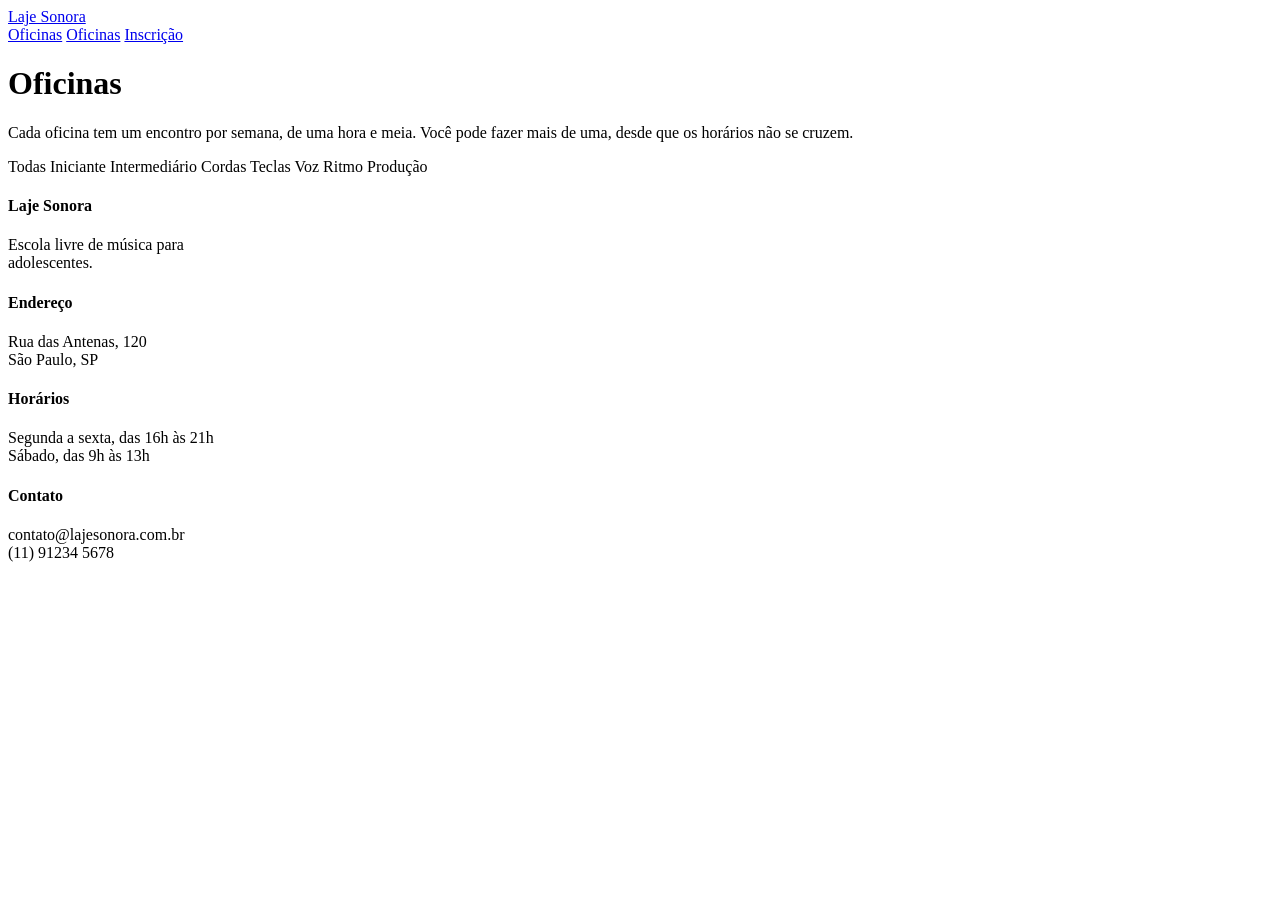
==== oficinas.html @ e0a90368 "pra terminar em casa" ====
<!DOCTYPE html>
<html lang="pt-br">
<head>
    <meta charset="UTF-8">
    <link rel="stylesheet" href="./oficinas.css">
    <link rel="preconnect" href="https://fonts.googleapis.com">
    <link rel="preconnect" href="https://fonts.gstatic.com" crossorigin>
    <link href="https://fonts.googleapis.com/css2?family=Big+Shoulders:opsz,wght@10..72,100..900&display=swap" rel="stylesheet"><link rel="preconnect" href="https://fonts.googleapis.com">
    <link rel="preconnect" href="https://fonts.gstatic.com" crossorigin>
    <link href="https://fonts.googleapis.com/css2?family=Archivo:ital,wght@0,100..900;1,100..900&family=Big+Shoulders:opsz,wght@10..72,100..900&display=swap" rel="stylesheet">
    <meta name="viewport" content="width=device-width, initial-scale=1.0">
    <title>Laje Sonora  Oficinas</title>

</head>
<body>
    <header class="conteudo topo">
        <a href="index.html" class="logo">Laje Sonora</a>

        <nav class="menu">
            <a href="./index.html" class="">Oficinas</a>
            <a href="./oficinas.html">Oficinas</a>
            <a href="./inscricao.html">Inscrição</a>
        </nav>
    </header>
    
    <main>
       <div class="conteudo">
        <h1 class="titulo-pagina">Oficinas</h1>
        <p class="subtitulo-pagina">Cada oficina tem um encontro por semana, de uma hora e meia. Você pode fazer mais de uma, desde que os horários não se cruzem.</p>
        <div class="filtros">
            <span class="filtro ativo">Todas</span>
            <span class="filtro">Iniciante</span>
            <span class="filtro">Intermediário</span>
            <span class="filtro">Cordas</span>
            <span class="filtro">Teclas</span>
            <span class="filtro">Voz</span>
            <span class="filtro">Ritmo</span>
            <span class="filtros">Produção</span>
        </div>
       </div>

       <div class="lista">
        <article class="oficina">
            <div class="foto foto-azul">

            </div>
            <div class="oficina-texto"></div>
        </article>
       </div>
    </main>
    <footer class="rodape">
        <div class="conteudo rodape-colunas">
            <div class="rodape-coluna">
            <h4>Laje Sonora</h4>
            <p>Escola livre de música para <br>adolescentes.</p>
        </div>
        <div class="rodape-coluna">
            <h4>Endereço</h4>
            <p>Rua das Antenas, 120 <br> São Paulo, SP</p>
        </div>
        <div class="rodape-coluna">
            <h4>Horários</h4>
            <p>Segunda a sexta, das 16h às 21h <br> Sábado, das 9h às 13h</p>
        </div>
        <div class="rodape-coluna">
            <h4>Contato</h4>
            <p>contato@lajesonora.com.br<br>(11) 91234 5678</p>
        </div>

    </footer>
</body>
</html>
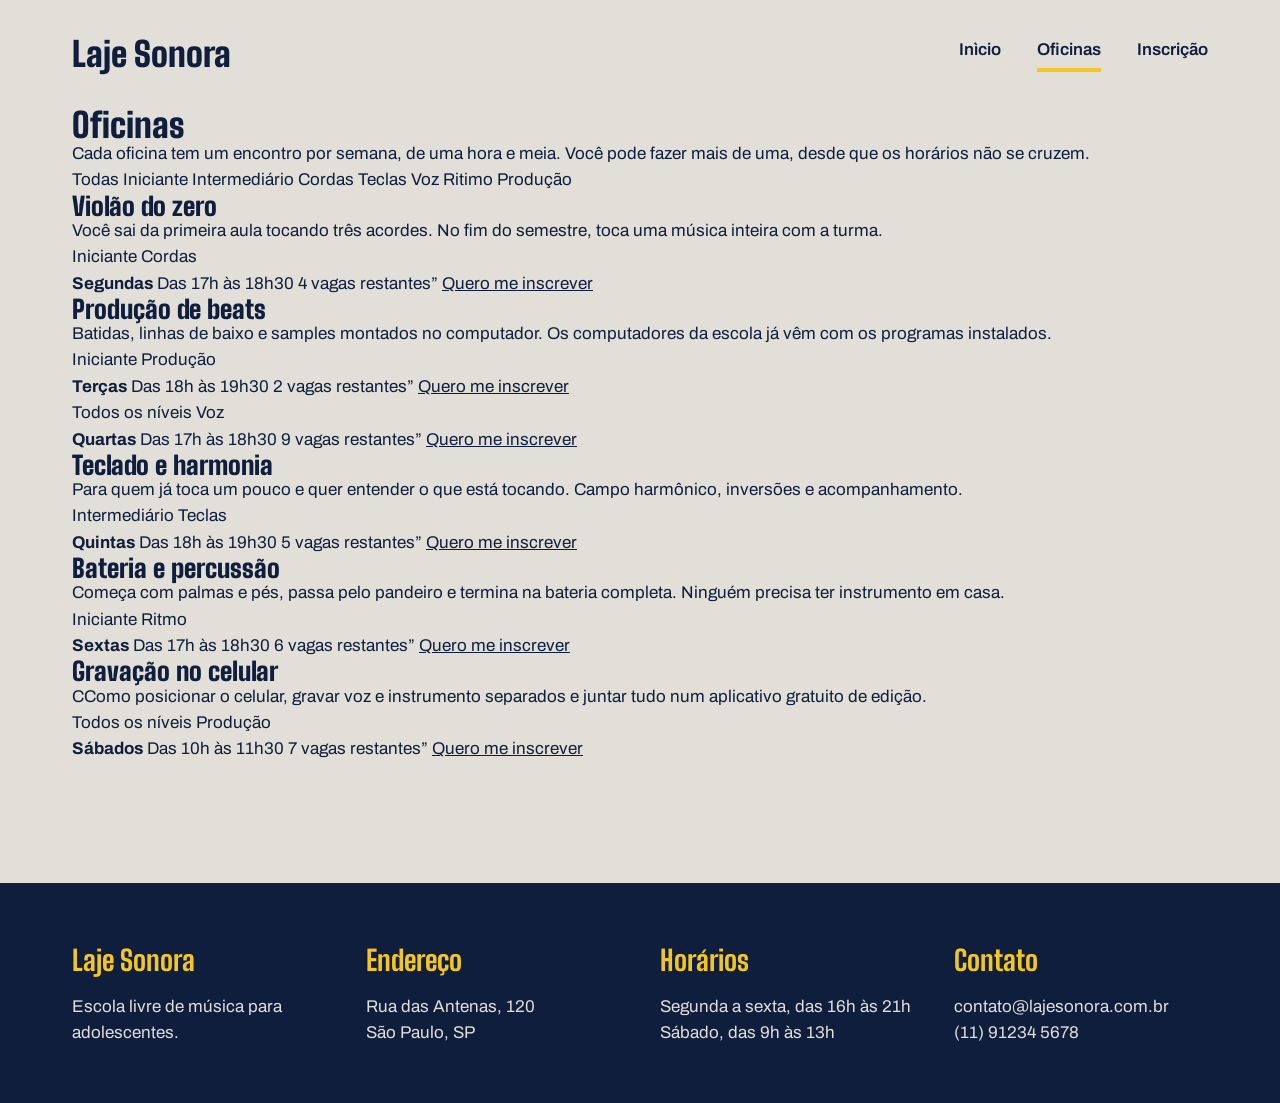
==== commit 5101759a: "HTML da página de oficinas" ====
--- a/oficinas.html
+++ b/oficinas.html
@@ -1,42 +1,43 @@
 <!DOCTYPE html>
-<html lang="pt-br">
+<html lang"pt-BR">
 <head>
+    <link rel="preconnect" href="https://fonts.googleapis.com">
+<link rel="preconnect" href="https://fonts.gstatic.com" crossorigin>
+<link href="https://fonts.googleapis.com/css2?family=Big+Shoulders:opsz,wght@10..72,100..900&display=swap" rel="stylesheet">
+
+<link rel="preconnect" href="https://fonts.googleapis.com">
+<link rel="preconnect" href="https://fonts.gstatic.com" crossorigin>
+<link href="https://fonts.googleapis.com/css2?family=Archivo:ital,wght@0,100..900;1,100..900&family=Big+Shoulders:opsz,wght@10..72,100..900&display=swap" rel="stylesheet">
+
+    <link rel="stylesheet" href="oficinas.css">
     <meta charset="UTF-8">
-    <link rel="stylesheet" href="./oficinas.css">
-    <link rel="preconnect" href="https://fonts.googleapis.com">
-    <link rel="preconnect" href="https://fonts.gstatic.com" crossorigin>
-    <link href="https://fonts.googleapis.com/css2?family=Big+Shoulders:opsz,wght@10..72,100..900&display=swap" rel="stylesheet"><link rel="preconnect" href="https://fonts.googleapis.com">
-    <link rel="preconnect" href="https://fonts.gstatic.com" crossorigin>
-    <link href="https://fonts.googleapis.com/css2?family=Archivo:ital,wght@0,100..900;1,100..900&family=Big+Shoulders:opsz,wght@10..72,100..900&display=swap" rel="stylesheet">
     <meta name="viewport" content="width=device-width, initial-scale=1.0">
-    <title>Laje Sonora  Oficinas</title>
-
+    <title>Laje Sonora | Oficinas</title>
 </head>
 <body>
-    <header class="conteudo topo">
+    <header class="conteudo topo"> 
         <a href="index.html" class="logo">Laje Sonora</a>
 
         <nav class="menu">
-            <a href="./index.html" class="">Oficinas</a>
-            <a href="./oficinas.html">Oficinas</a>
+            <a href="./index.html">Inìcio</a>
+            <a href="./oficinas.html" class="atual">Oficinas</a>
             <a href="./inscricao.html">Inscrição</a>
         </nav>
     </header>
-    
-    <main>
-       <div class="conteudo">
-        <h1 class="titulo-pagina">Oficinas</h1>
-        <p class="subtitulo-pagina">Cada oficina tem um encontro por semana, de uma hora e meia. Você pode fazer mais de uma, desde que os horários não se cruzem.</p>
-        <div class="filtros">
-            <span class="filtro ativo">Todas</span>
-            <span class="filtro">Iniciante</span>
-            <span class="filtro">Intermediário</span>
-            <span class="filtro">Cordas</span>
-            <span class="filtro">Teclas</span>
-            <span class="filtro">Voz</span>
-            <span class="filtro">Ritmo</span>
-            <span class="filtros">Produção</span>
-        </div>
+
+    <main class="conteudo">
+       <h1 class="titulo-pagina">Oficinas</h1>
+       <p class="subtitulo-pagina">Cada oficina tem um encontro por semana, de uma hora e meia. Você pode fazer mais de uma, desde que os horários não se cruzem.</p>
+
+       <div class="filtros">
+        <span class="filtro ativo">Todas</span>
+        <span class="filtro">Iniciante</span>
+        <span class="filtro">Intermediário</span>
+        <span class="filtro">Cordas</span>
+        <span class="filtro">Teclas</span>
+        <span class="filtro">Voz</span>
+        <span class="filtro">Ritimo</span>
+        <span class="filtro">Produção</span>
        </div>
 
        <div class="lista">
@@ -44,29 +45,145 @@
             <div class="foto foto-azul">
 
             </div>
-            <div class="oficina-texto"></div>
+
+            <div class="oficina-texto">
+                <h2>Violão do zero</h2>
+                <p>Você sai da primeira aula tocando três acordes. No fim do semestre, toca uma música inteira com a turma.</p>
+
+                <div class="etiquetas">
+                    <span class="etiqueta">Iniciante</span>
+                    <span class="etiqueta">Cordas</span>
+                </div>
+            </div>
+
+            <div class="oficina-detalhes">
+                <strong>Segundas</strong>
+                <span>Das 17h às 18h30</span>
+                <span>4 vagas restantes”</span>
+                <a href="./inscricao.html">Quero me inscrever</a>
+            </div>
         </article>
+
+        <article class="oficina">
+            <div class="foto foto-amarela"> </div>
+            <div class="oficina-texto">
+                <h2>Produção de beats</h2>
+
+                <p>Batidas, linhas de baixo e samples montados no computador. Os computadores da escola já vêm com os programas instalados.</p>
+
+                <div class="etiquetas">
+                    <span class="etiqueta">Iniciante</span>
+                    <span class="etiqueta">Produção</span>
+                </div>
+            </div>
+
+            <div class="oficina-detalhes">
+                <strong>Terças</strong>
+                <span>Das 18h às 19h30</span>
+                <span>2 vagas restantes”</span>
+                <a href="./inscricao.html">Quero me inscrever</a>
+            </div>
+        </article>
+
+        
+                <div class="etiquetas">
+                    <span class="etiqueta">Todos os níveis</span>
+                    <span class="etiqueta">Voz</span>
+                </div>
+            </div>
+
+            <div class="oficina-detalhes">
+                <strong>Quartas</strong>
+                <span>Das 17h às 18h30</span>
+                <span>9 vagas restantes”</span>
+                <a href="./inscricao.html">Quero me inscrever</a>
+            </div>
+        </article>
+
+        <article class="oficina">
+            <div class="foto"> </div>
+            <div class="oficina-texto">
+                <h2>Teclado e harmonia</h2>
+
+                <p>Para quem já toca um pouco e quer entender o que está tocando. Campo harmônico, inversões e acompanhamento.</p>
+
+                <div class="etiquetas">
+                    <span class="etiqueta">Intermediário</span>
+                    <span class="etiqueta">Teclas</span>
+                </div>
+            </div>
+
+            <div class="oficina-detalhes">
+                <strong>Quintas</strong>
+                <span>Das 18h às 19h30</span>
+                <span>5 vagas restantes”</span>
+                <a href="./inscricao.html">Quero me inscrever</a>
+            </div>
+        </article>
+
+        <article class="oficina">
+            <div class="foto foto-azul"> </div>
+            <div class="oficina-texto">
+                <h2>Bateria e percussão</h2>
+
+                <p>Começa com palmas e pés, passa pelo pandeiro e termina na bateria completa. Ninguém precisa ter instrumento em casa.</p>
+
+                <div class="etiquetas">
+                    <span class="etiqueta">Iniciante</span>
+                    <span class="etiqueta">Ritmo</span>
+                </div>
+            </div>
+
+            <div class="oficina-detalhes">
+                <strong>Sextas</strong>
+                <span>Das 17h às 18h30</span>
+                <span>6 vagas restantes”</span>
+                <a href="./inscricao.html">Quero me inscrever</a>
+            </div>
+        </article>
+
+        <article class="oficina">
+            <div class="foto foto-amarela"> </div>
+            <div class="oficina-texto">
+                <h2>Gravação no celular</h2>
+
+                <p>CComo posicionar o celular, gravar voz e instrumento separados e juntar tudo num aplicativo gratuito de edição.</p>
+
+                <div class="etiquetas">
+                    <span class="etiqueta">Todos os níveis</span>
+                    <span class="etiqueta">Produção</span>
+                </div>
+            </div>
+
+            <div class="oficina-detalhes">
+                <strong>Sábados</strong>
+                <span>Das 10h às 11h30</span>
+                <span>7 vagas restantes”</span>
+                <a href="./inscricao.html">Quero me inscrever</a>
+            </div>
+        </article>
+
        </div>
     </main>
     <footer class="rodape">
         <div class="conteudo rodape-colunas">
             <div class="rodape-coluna">
-            <h4>Laje Sonora</h4>
-            <p>Escola livre de música para <br>adolescentes.</p>
+                <h4>Laje Sonora</h4>
+                <p>Escola livre de música para <br> adolescentes.</p>
+            </div>
+            <div class="rodape-coluna">
+                <h4>Endereço</h4>
+                <p>Rua das Antenas, 120 <br> São Paulo, SP</p>
+            </div>
+            <div class="rodape-coluna">
+                <h4>Horários</h4>
+                <p>Segunda a sexta, das 16h às 21h <br> Sábado, das 9h às 13h</p>
+            </div>
+            <div class="rodape-coluna">
+                <h4>Contato</h4>
+                <p>contato@lajesonora.com.br <br> (11) 91234 5678</p>
+            </div>
         </div>
-        <div class="rodape-coluna">
-            <h4>Endereço</h4>
-            <p>Rua das Antenas, 120 <br> São Paulo, SP</p>
-        </div>
-        <div class="rodape-coluna">
-            <h4>Horários</h4>
-            <p>Segunda a sexta, das 16h às 21h <br> Sábado, das 9h às 13h</p>
-        </div>
-        <div class="rodape-coluna">
-            <h4>Contato</h4>
-            <p>contato@lajesonora.com.br<br>(11) 91234 5678</p>
-        </div>
-
     </footer>
 </body>
 </html>
--- a/oficinas.css
+++ b/oficinas.css
@@ -0,0 +1,117 @@
+* {
+    margin: 0;
+    padding: 0;
+    box-sizing: border-box;
+}
+
+:root {
+    --concreto: #E2DFD8;
+    --concreto-escuro: #CBC7BE;
+    --tinta: #0F1E3D;
+    --caixa-dagua: #1F5FBF;
+    --fita: #F3C623;
+    --branco: #FFFFFF;
+
+    --fonte-cartaz: "Big Shoulders", "Arial Narrow", sans-serif;
+    --fonte-texto: "Archivo", Arial, sans-serif;
+
+}
+
+body {
+    background: var(--concreto);
+    color: var(--tinta);
+    font-family: var(--fonte-texto);
+    font-size: 17px;
+    line-height: 1.55;
+}
+
+a {
+    color: inherit;
+}
+
+h1, h2, h3 {
+    font-family: var(--fonte-cartaz);
+    font-weight: 900;
+    line-height: 0.95;
+}
+
+.conteudo {
+    max-width: 1200px;
+    margin-inline: auto;
+    padding-inline: 32px;
+}
+
+
+.topo {
+    padding-block: 28px;
+    display: flex;
+    justify-content: space-between;
+    align-items: center;
+}
+
+.logo {
+    font-family: var(--fonte-cartaz);
+    font-size: 34px;
+    font-weight: 900;
+    text-decoration: none;
+}
+
+.menu {
+    display: flex;
+    gap: 36px;
+}
+
+.menu a {
+    font-weight: 600;
+    text-decoration: none;
+    padding-bottom: 4px;
+    border-bottom: 4px solid transparent;
+}
+
+.menu a:hover {
+    border-bottom-color: var(--tinta);
+}
+
+.menu a.atual {
+    border-bottom-color: var(--fita);
+}
+
+
+.foto {
+    background: var(--concreto-escuro);
+}
+
+.foto-azul {
+    background: var(--caixa-dagua);
+}
+
+.foto-amarela {
+    background: var(--fita);
+}
+
+.foto-tinta {
+    background: var(--tinta);
+}
+
+.rodape {
+    margin-top: 120px;
+    background: var(--tinta);
+    color: var(--concreto);
+    padding-block: 56px;
+}
+
+.rodape-colunas {
+    display: flex;
+    gap: 40px;
+}
+
+.rodape-coluna {
+    flex: 1;
+}
+
+.rodape h4 {
+    font-family: var(--fonte-cartaz);
+    font-size: 28px;
+    color: var(--fita);
+    margin-bottom: 12px;
+}
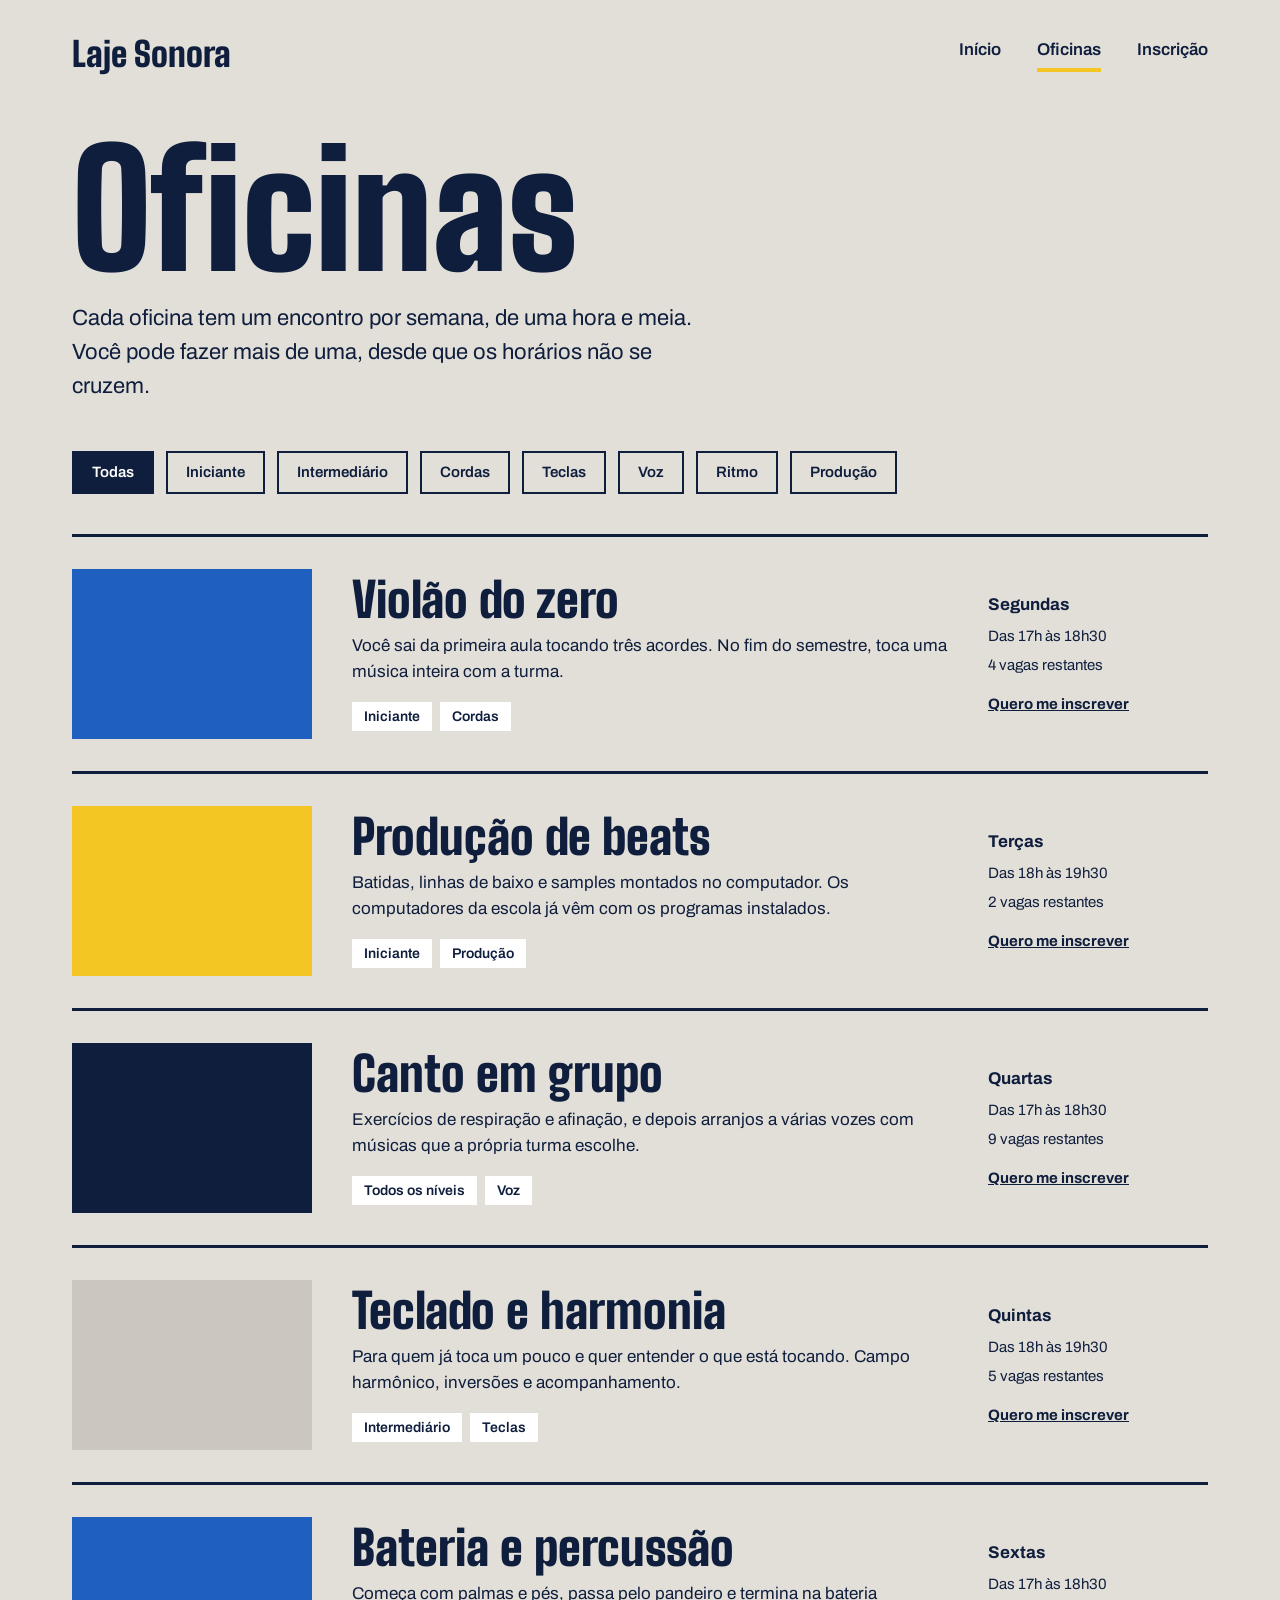
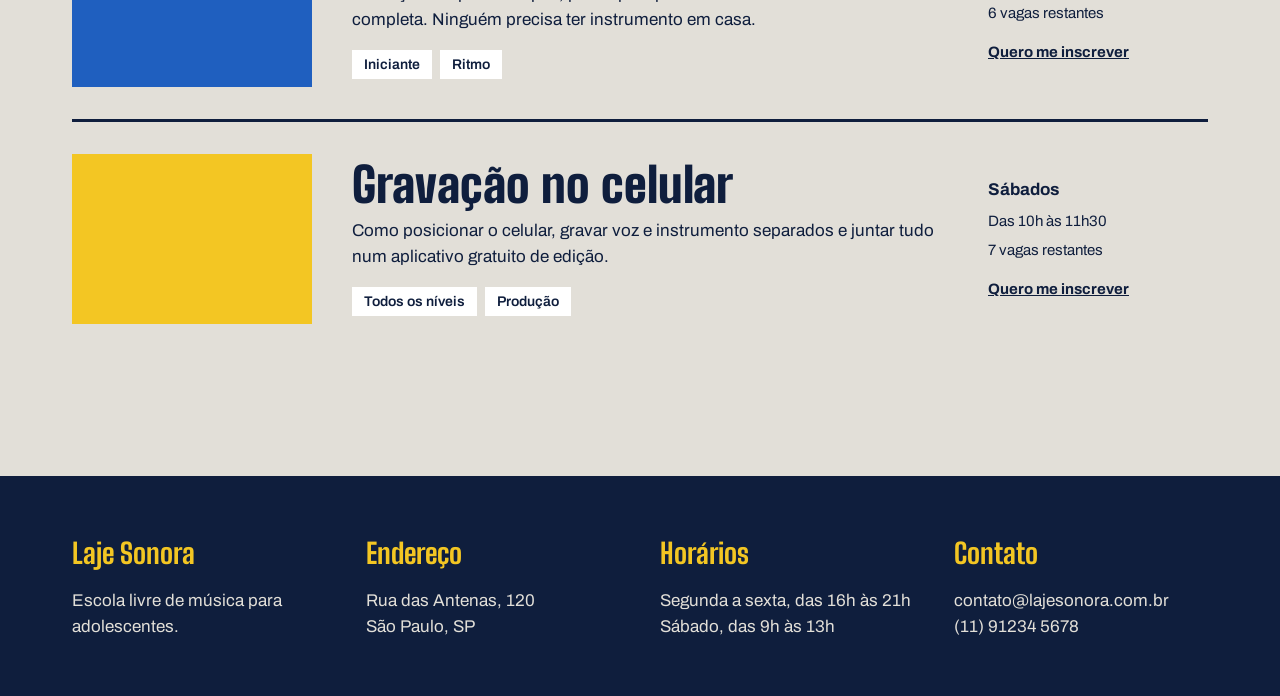
==== commit bcc41f5c: "Página de oficinas pronta" ====
--- a/oficinas.html
+++ b/oficinas.html
@@ -1,190 +1,207 @@
+
 <!DOCTYPE html>
-<html lang"pt-BR">
+<html lang="pt-br">
 <head>
+    <meta charset="UTF-8">
+    <link rel="stylesheet" href="./oficinas.css">
     <link rel="preconnect" href="https://fonts.googleapis.com">
-<link rel="preconnect" href="https://fonts.gstatic.com" crossorigin>
-<link href="https://fonts.googleapis.com/css2?family=Big+Shoulders:opsz,wght@10..72,100..900&display=swap" rel="stylesheet">
-
-<link rel="preconnect" href="https://fonts.googleapis.com">
-<link rel="preconnect" href="https://fonts.gstatic.com" crossorigin>
-<link href="https://fonts.googleapis.com/css2?family=Archivo:ital,wght@0,100..900;1,100..900&family=Big+Shoulders:opsz,wght@10..72,100..900&display=swap" rel="stylesheet">
-
-    <link rel="stylesheet" href="oficinas.css">
-    <meta charset="UTF-8">
+    <link rel="preconnect" href="https://fonts.gstatic.com" crossorigin>
+    <link href="https://fonts.googleapis.com/css2?family=Big+Shoulders:opsz,wght@10..72,100..900&display=swap" rel="stylesheet">
+    <link href="https://fonts.googleapis.com/css2?family=Archivo:ital,wght@0,100..900;1,100..900&family=Big+Shoulders:opsz,wght@10..72,100..900&display=swap" rel="stylesheet">
     <meta name="viewport" content="width=device-width, initial-scale=1.0">
     <title>Laje Sonora | Oficinas</title>
 </head>
+
 <body>
-    <header class="conteudo topo"> 
+
+    <header class="conteudo topo">
         <a href="index.html" class="logo">Laje Sonora</a>
 
         <nav class="menu">
-            <a href="./index.html">Inìcio</a>
+            <a href="./index.html">Início</a>
             <a href="./oficinas.html" class="atual">Oficinas</a>
             <a href="./inscricao.html">Inscrição</a>
         </nav>
     </header>
 
     <main class="conteudo">
-       <h1 class="titulo-pagina">Oficinas</h1>
-       <p class="subtitulo-pagina">Cada oficina tem um encontro por semana, de uma hora e meia. Você pode fazer mais de uma, desde que os horários não se cruzem.</p>
-
-       <div class="filtros">
-        <span class="filtro ativo">Todas</span>
-        <span class="filtro">Iniciante</span>
-        <span class="filtro">Intermediário</span>
-        <span class="filtro">Cordas</span>
-        <span class="filtro">Teclas</span>
-        <span class="filtro">Voz</span>
-        <span class="filtro">Ritimo</span>
-        <span class="filtro">Produção</span>
-       </div>
-
-       <div class="lista">
-        <article class="oficina">
-            <div class="foto foto-azul">
-
-            </div>
-
-            <div class="oficina-texto">
-                <h2>Violão do zero</h2>
-                <p>Você sai da primeira aula tocando três acordes. No fim do semestre, toca uma música inteira com a turma.</p>
-
-                <div class="etiquetas">
-                    <span class="etiqueta">Iniciante</span>
-                    <span class="etiqueta">Cordas</span>
-                </div>
-            </div>
-
-            <div class="oficina-detalhes">
-                <strong>Segundas</strong>
-                <span>Das 17h às 18h30</span>
-                <span>4 vagas restantes”</span>
-                <a href="./inscricao.html">Quero me inscrever</a>
-            </div>
-        </article>
-
-        <article class="oficina">
-            <div class="foto foto-amarela"> </div>
-            <div class="oficina-texto">
-                <h2>Produção de beats</h2>
-
-                <p>Batidas, linhas de baixo e samples montados no computador. Os computadores da escola já vêm com os programas instalados.</p>
-
-                <div class="etiquetas">
-                    <span class="etiqueta">Iniciante</span>
-                    <span class="etiqueta">Produção</span>
-                </div>
-            </div>
-
-            <div class="oficina-detalhes">
-                <strong>Terças</strong>
-                <span>Das 18h às 19h30</span>
-                <span>2 vagas restantes”</span>
-                <a href="./inscricao.html">Quero me inscrever</a>
-            </div>
-        </article>
-
-        
-                <div class="etiquetas">
-                    <span class="etiqueta">Todos os níveis</span>
-                    <span class="etiqueta">Voz</span>
-                </div>
-            </div>
-
-            <div class="oficina-detalhes">
-                <strong>Quartas</strong>
-                <span>Das 17h às 18h30</span>
-                <span>9 vagas restantes”</span>
-                <a href="./inscricao.html">Quero me inscrever</a>
-            </div>
-        </article>
-
-        <article class="oficina">
-            <div class="foto"> </div>
-            <div class="oficina-texto">
-                <h2>Teclado e harmonia</h2>
-
-                <p>Para quem já toca um pouco e quer entender o que está tocando. Campo harmônico, inversões e acompanhamento.</p>
-
-                <div class="etiquetas">
-                    <span class="etiqueta">Intermediário</span>
-                    <span class="etiqueta">Teclas</span>
-                </div>
-            </div>
-
-            <div class="oficina-detalhes">
-                <strong>Quintas</strong>
-                <span>Das 18h às 19h30</span>
-                <span>5 vagas restantes”</span>
-                <a href="./inscricao.html">Quero me inscrever</a>
-            </div>
-        </article>
-
-        <article class="oficina">
-            <div class="foto foto-azul"> </div>
-            <div class="oficina-texto">
-                <h2>Bateria e percussão</h2>
-
-                <p>Começa com palmas e pés, passa pelo pandeiro e termina na bateria completa. Ninguém precisa ter instrumento em casa.</p>
-
-                <div class="etiquetas">
-                    <span class="etiqueta">Iniciante</span>
-                    <span class="etiqueta">Ritmo</span>
-                </div>
-            </div>
-
-            <div class="oficina-detalhes">
-                <strong>Sextas</strong>
-                <span>Das 17h às 18h30</span>
-                <span>6 vagas restantes”</span>
-                <a href="./inscricao.html">Quero me inscrever</a>
-            </div>
-        </article>
-
-        <article class="oficina">
-            <div class="foto foto-amarela"> </div>
-            <div class="oficina-texto">
-                <h2>Gravação no celular</h2>
-
-                <p>CComo posicionar o celular, gravar voz e instrumento separados e juntar tudo num aplicativo gratuito de edição.</p>
-
-                <div class="etiquetas">
-                    <span class="etiqueta">Todos os níveis</span>
-                    <span class="etiqueta">Produção</span>
-                </div>
-            </div>
-
-            <div class="oficina-detalhes">
-                <strong>Sábados</strong>
-                <span>Das 10h às 11h30</span>
-                <span>7 vagas restantes”</span>
-                <a href="./inscricao.html">Quero me inscrever</a>
-            </div>
-        </article>
-
-       </div>
+
+        <h1 class="titulo-pagina">Oficinas</h1>
+
+        <p class="subtitulo-pagina">
+            Cada oficina tem um encontro por semana, de uma hora e meia. Você pode fazer mais de uma, desde que os horários não se cruzem.
+        </p>
+
+        <div class="filtros">
+            <span class="filtro ativo">Todas</span>
+            <span class="filtro">Iniciante</span>
+            <span class="filtro">Intermediário</span>
+            <span class="filtro">Cordas</span>
+            <span class="filtro">Teclas</span>
+            <span class="filtro">Voz</span>
+            <span class="filtro">Ritmo</span>
+            <span class="filtro">Produção</span>
+        </div>
+
+        <div class="lista">
+
+            <article class="oficina">
+                <div class="foto foto-azul"></div>
+
+                <div class="oficina-texto">
+                    <h2>Violão do zero</h2>
+                    <p>Você sai da primeira aula tocando três acordes. No fim do semestre, toca uma música inteira com a turma.</p>
+
+                    <div class="etiquetas">
+                        <span class="etiqueta">Iniciante</span>
+                        <span class="etiqueta">Cordas</span>
+                    </div>
+                </div>
+
+                <div class="oficina-detalhes">
+                    <strong>Segundas</strong>
+                    <span>Das 17h às 18h30</span>
+                    <span>4 vagas restantes</span>
+                    <a href="inscricao.html">Quero me inscrever</a>
+                </div>
+            </article>
+
+            <article class="oficina">
+                <div class="foto foto-amarela"></div>
+
+                <div class="oficina-texto">
+                    <h2>Produção de beats</h2>
+                    <p>Batidas, linhas de baixo e samples montados no computador. Os computadores da escola já vêm com os programas instalados.</p>
+
+                    <div class="etiquetas">
+                        <span class="etiqueta">Iniciante</span>
+                        <span class="etiqueta">Produção</span>
+                    </div>
+                </div>
+
+                <div class="oficina-detalhes">
+                    <strong>Terças</strong>
+                    <span>Das 18h às 19h30</span>
+                    <span>2 vagas restantes</span>
+                    <a href="inscricao.html">Quero me inscrever</a>
+                </div>
+            </article>
+
+            <article class="oficina">
+                <div class="foto foto-tinta"></div>
+
+                <div class="oficina-texto">
+                    <h2>Canto em grupo</h2>
+                    <p>Exercícios de respiração e afinação, e depois arranjos a várias vozes com músicas que a própria turma escolhe.</p>
+
+                    <div class="etiquetas">
+                        <span class="etiqueta">Todos os níveis</span>
+                        <span class="etiqueta">Voz</span>
+                    </div>
+                </div>
+
+                <div class="oficina-detalhes">
+                    <strong>Quartas</strong>
+                    <span>Das 17h às 18h30</span>
+                    <span>9 vagas restantes</span>
+                    <a href="inscricao.html">Quero me inscrever</a>
+                </div>
+            </article>
+
+            <article class="oficina">
+                <div class="foto"></div>
+
+                <div class="oficina-texto">
+                    <h2>Teclado e harmonia</h2>
+                    <p>Para quem já toca um pouco e quer entender o que está tocando. Campo harmônico, inversões e acompanhamento.</p>
+
+                    <div class="etiquetas">
+                        <span class="etiqueta">Intermediário</span>
+                        <span class="etiqueta">Teclas</span>
+                    </div>
+                </div>
+
+                <div class="oficina-detalhes">
+                    <strong>Quintas</strong>
+                    <span>Das 18h às 19h30</span>
+                    <span>5 vagas restantes</span>
+                    <a href="inscricao.html">Quero me inscrever</a>
+                </div>
+            </article>
+
+            <article class="oficina">
+                <div class="foto foto-azul"></div>
+
+                <div class="oficina-texto">
+                    <h2>Bateria e percussão</h2>
+                    <p>Começa com palmas e pés, passa pelo pandeiro e termina na bateria completa. Ninguém precisa ter instrumento em casa.</p>
+
+                    <div class="etiquetas">
+                        <span class="etiqueta">Iniciante</span>
+                        <span class="etiqueta">Ritmo</span>
+                    </div>
+                </div>
+
+                <div class="oficina-detalhes">
+                    <strong>Sextas</strong>
+                    <span>Das 17h às 18h30</span>
+                    <span>6 vagas restantes</span>
+                    <a href="inscricao.html">Quero me inscrever</a>
+                </div>
+            </article>
+
+            <article class="oficina">
+                <div class="foto foto-amarela"></div>
+
+                <div class="oficina-texto">
+                    <h2>Gravação no celular</h2>
+                    <p>Como posicionar o celular, gravar voz e instrumento separados e juntar tudo num aplicativo gratuito de edição.</p>
+
+                    <div class="etiquetas">
+                        <span class="etiqueta">Todos os níveis</span>
+                        <span class="etiqueta">Produção</span>
+                    </div>
+                </div>
+
+                <div class="oficina-detalhes">
+                    <strong>Sábados</strong>
+                    <span>Das 10h às 11h30</span>
+                    <span>7 vagas restantes</span>
+                    <a href="inscricao.html">Quero me inscrever</a>
+                </div>
+            </article>
+
+        </div>
+
     </main>
+
     <footer class="rodape">
         <div class="conteudo rodape-colunas">
+
             <div class="rodape-coluna">
                 <h4>Laje Sonora</h4>
-                <p>Escola livre de música para <br> adolescentes.</p>
-            </div>
+                <p>Escola livre de música para <br>adolescentes.</p>
+            </div>
+
             <div class="rodape-coluna">
                 <h4>Endereço</h4>
                 <p>Rua das Antenas, 120 <br> São Paulo, SP</p>
             </div>
+
             <div class="rodape-coluna">
                 <h4>Horários</h4>
                 <p>Segunda a sexta, das 16h às 21h <br> Sábado, das 9h às 13h</p>
             </div>
+
             <div class="rodape-coluna">
                 <h4>Contato</h4>
-                <p>contato@lajesonora.com.br <br> (11) 91234 5678</p>
-            </div>
+                <p>contato@lajesonora.com.br<br>(11) 91234 5678</p>
+            </div>
+
         </div>
     </footer>
+
 </body>
 </html>
+
                   
--- a/oficinas.css
+++ b/oficinas.css
@@ -115,3 +115,94 @@
     color: var(--fita);
     margin-bottom: 12px;
 }
+
+
+
+
+.titulo-pagina {
+    font-size: 160px;
+    margin-top: 24px;
+}
+
+.subtitulo-pagina {
+    font-size: 22px;
+    max-width: 640px;
+    margin-top: 16px;
+}
+
+.filtros {
+    margin-top: 48px;
+    display: flex;
+    flex-wrap: wrap;
+    gap: 12px;
+}
+
+.filtro {
+    border: 2px solid var(--tinta);
+    padding: 8px 18px;
+    font-weight: 600;
+    font-size: 15px;
+}
+
+.filtro.ativo {
+    background-color: var(--tinta);
+    color: white;
+}
+
+.lista {
+    margin-top: 40px;
+}
+
+.oficina {
+    padding: 32px 0;
+    border-top: 3px solid var(--tinta);
+    display: flex;
+    align-items: center;
+    gap: 40px;
+}
+
+.oficina .foto {
+    width: 240px;
+    height: 170px;
+    flex-shrink: 0;
+}
+
+.oficina-texto {
+    flex: 1;
+}
+
+.oficina h2 {
+    font-size: 48px;
+    margin-bottom: 10px;
+}
+
+.etiquetas {
+    margin-top: 16px;
+    display: flex;
+    gap: 8px;
+}
+
+.etiqueta {
+    background-color: var(--branco);
+    padding: 4px 12px;
+    font-size: 14px;
+    font-weight: 600;
+}
+
+.oficina-detalhes {
+    width: 220px;
+    font-size: 15px;
+    display: flex;
+    flex-direction: column;
+    gap: 6px;
+}
+
+.oficina-detalhes strong {
+    font-size: 17px;
+}
+
+.oficina-detalhes a {
+    margin-top: 10px;
+    font-weight: 700;
+}
+
